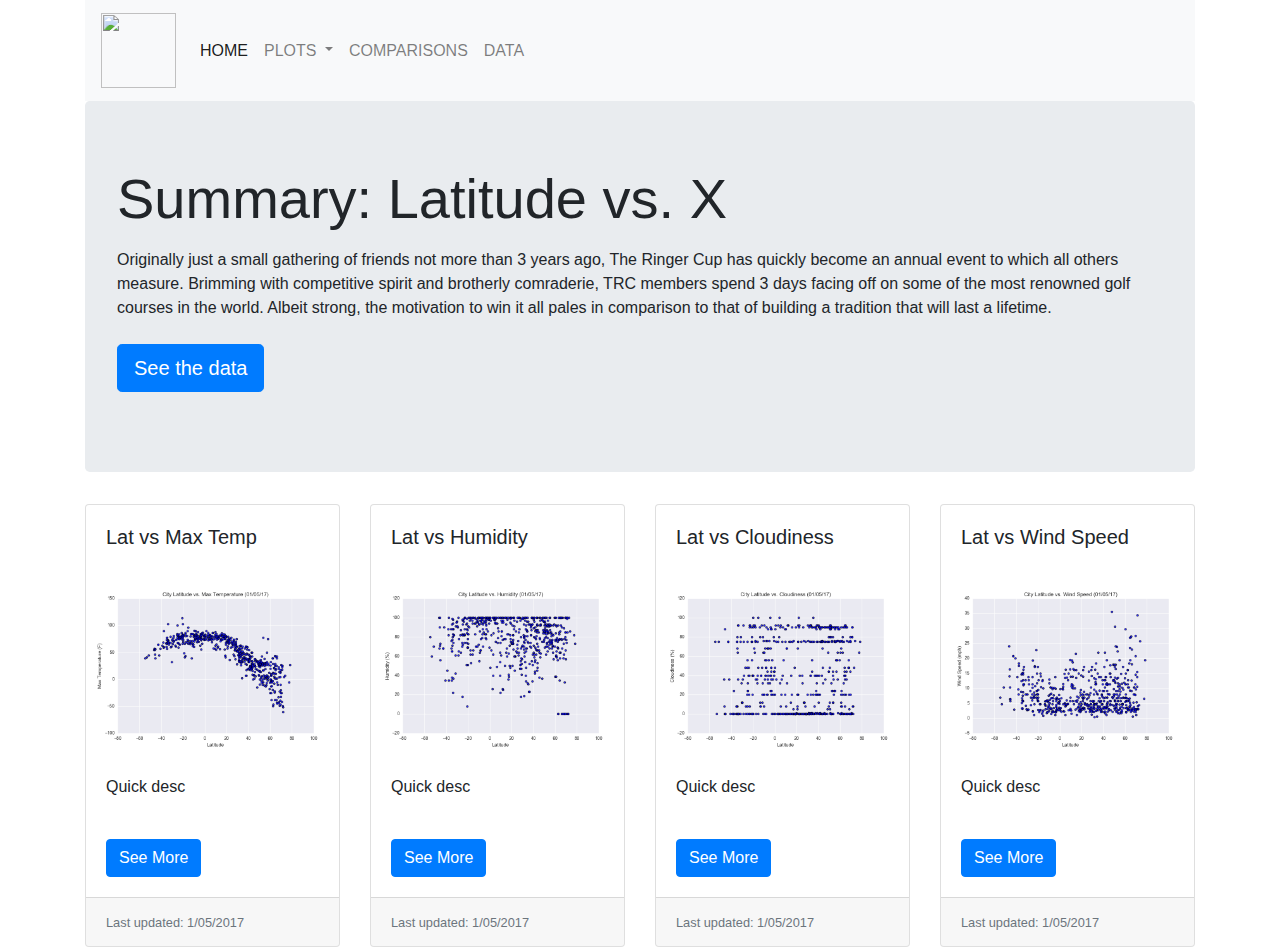
==== WebVisualizations/index.html @ 978c5544 "progress update: most pages complete.  links need checking" ====
<!doctype html>
<html lang="en">
  <head>
    <!-- Required meta tags -->
    <meta charset="utf-8">
    <meta name="viewport" content="width=device-width, initial-scale=1, shrink-to-fit=no">
    <!-- Bootstrap CSS -->
    <link rel="stylesheet" href="https://stackpath.bootstrapcdn.com/bootstrap/4.4.1/css/bootstrap.min.css" integrity="sha384-Vkoo8x4CGsO3+Hhxv8T/Q5PaXtkKtu6ug5TOeNV6gBiFeWPGFN9MuhOf23Q9Ifjh" crossorigin="anonymous">
    <title>LATITUDE</title>
  </head>

  <body>

    <div class="container">
      <nav class="navbar navbar-expand-lg navbar-light bg-light">
        <a class="navbar-brand" href="#">
          <img src="TRC.JPG" width="75" height="75" alt="">
        </a>
        <button class="navbar-toggler" type="button" data-toggle="collapse" data-target="#navbarSupportedContent" aria-controls="navbarSupportedContent" aria-expanded="false" aria-label="Toggle navigation">
          <span class="navbar-toggler-icon"></span>
        </button>
      
        <div class="collapse navbar-collapse" id="navbarSupportedContent">
          <ul class="navbar-nav mr-auto">
            <li class="nav-item">
              <a class="nav-link active" href="index.html" tabindex="-1" aria-disabled="true">HOME</a>
            </li>
            <li class="nav-item dropdown">
              <a class="nav-link dropdown-toggle" href="pages/temp.html" id="navbarDropdown" role="button" data-toggle="dropdown" aria-haspopup="true" aria-expanded="false">
                PLOTS
              </a>
              <div class="dropdown-menu" aria-labelledby="navbarDropdown">
                <a class="dropdown-item" href="pages/temp.html">Lat vs. Max Temp</a>
                <a class="dropdown-item" href="pages/humidity.html">Lat vs. Humidity</a>
                <a class="dropdown-item" href="pages/cloudiness.html">Lat vs. Cloudiness</a>
                <a class="dropdown-item" href="pages/wind.html">Lat vs. Wind Speed</a>
              </div>
            </li>
            <li class="nav-item">
              <a class="nav-link" href="pages/comparisons.html" tabindex="-1" aria-disabled="true">COMPARISONS</a>
            </li>
            <li class="nav-item">
                <a class="nav-link" href="pages/data.html" tabindex="-1" aria-disabled="true">DATA</a>
              </li>
          </ul>
        </div>
      </nav>

      <div class="jumbotron">
        <h2 class="display-4">Summary: Latitude vs. X</h2>
        <p class="lead"></p>Originally just a small gathering of friends not more than 3 years ago, The Ringer Cup has quickly become an annual event to which all others measure.  Brimming with competitive spirit and brotherly comraderie, TRC members spend 3 days facing off on some of the most renowned golf courses in the world.  Albeit strong, the motivation to win it all pales in comparison to that of building a tradition that will last a lifetime.
        <br>
        <br>
        <p class="lead">
          <a class="btn btn-primary btn-lg" href="pages/data.html" role="button">See the data</a>
        </p>
      </div>

      <div class="card-deck">
        <div class="card">
            <div class="card-body">
                <h5 class="card-title">Lat vs Max Temp</h5>
            </div>
          <img src="assets/img/Fig1.png" class="card-img-top" alt="...">
          <div class="card-body">
            <p class="card-text">Quick desc</p>
          </div>
          <div class="card-body">
            <a href="pages/temp.html" class="btn btn-primary">See More</a>
          </div>
          <div class="card-footer">
            <small class="text-muted">Last updated: 1/05/2017</small>
          </div>
        </div>
        <div class="card">
            <div class="card-body">
                <h5 class="card-title">Lat vs Humidity</h5>
            </div>
          <img src="assets/img/Fig2.png" class="card-img-top" alt="...">
          <div class="card-body">
            <p class="card-text">Quick desc</p>
          </div>
          <div class="card-body">
            <a href="pages/humidity.html" class="btn btn-primary">See More</a>
          </div>
          <div class="card-footer">
            <small class="text-muted">Last updated: 1/05/2017</small>
          </div>
        </div>
        <div class="card">
            <div class="card-body">
                <h5 class="card-title">Lat vs Cloudiness</h5>
            </div>
          <img src="assets/img/Fig3.png" class="card-img-top" alt="...">
          <div class="card-body">
            <p class="card-text">Quick desc</p>
          </div>
          <div class="card-body">
            <a href="pages/cloudiness.html" class="btn btn-primary">See More</a>
          </div>
          <div class="card-footer">
            <small class="text-muted">Last updated: 1/05/2017</small>
          </div>
        </div>
        <div class="card">
            <div class="card-body">
                <h5 class="card-title">Lat vs Wind Speed</h5>
            </div>
          <img src="assets/img/Fig4.png" class="card-img-top" alt="...">
          <div class="card-body">
            <p class="card-text">Quick desc</p>
          </div>
          <div class="card-body">
            <a href="pages/wind.html" class="btn btn-primary">See More</a>
          </div>
          <div class="card-footer">
            <small class="text-muted">Last updated: 1/05/2017</small>
          </div>
        </div>

      </div>

    </div>

    <script src="https://code.jquery.com/jquery-3.4.1.slim.min.js" integrity="sha384-J6qa4849blE2+poT4WnyKhv5vZF5SrPo0iEjwBvKU7imGFAV0wwj1yYfoRSJoZ+n" crossorigin="anonymous"></script>
    <script src="https://cdn.jsdelivr.net/npm/popper.js@1.16.0/dist/umd/popper.min.js" integrity="sha384-Q6E9RHvbIyZFJoft+2mJbHaEWldlvI9IOYy5n3zV9zzTtmI3UksdQRVvoxMfooAo" crossorigin="anonymous"></script>
    <script src="https://stackpath.bootstrapcdn.com/bootstrap/4.4.1/js/bootstrap.min.js" integrity="sha384-wfSDF2E50Y2D1uUdj0O3uMBJnjuUD4Ih7YwaYd1iqfktj0Uod8GCExl3Og8ifwB6" crossorigin="anonymous"></script>
  </body>
</html>
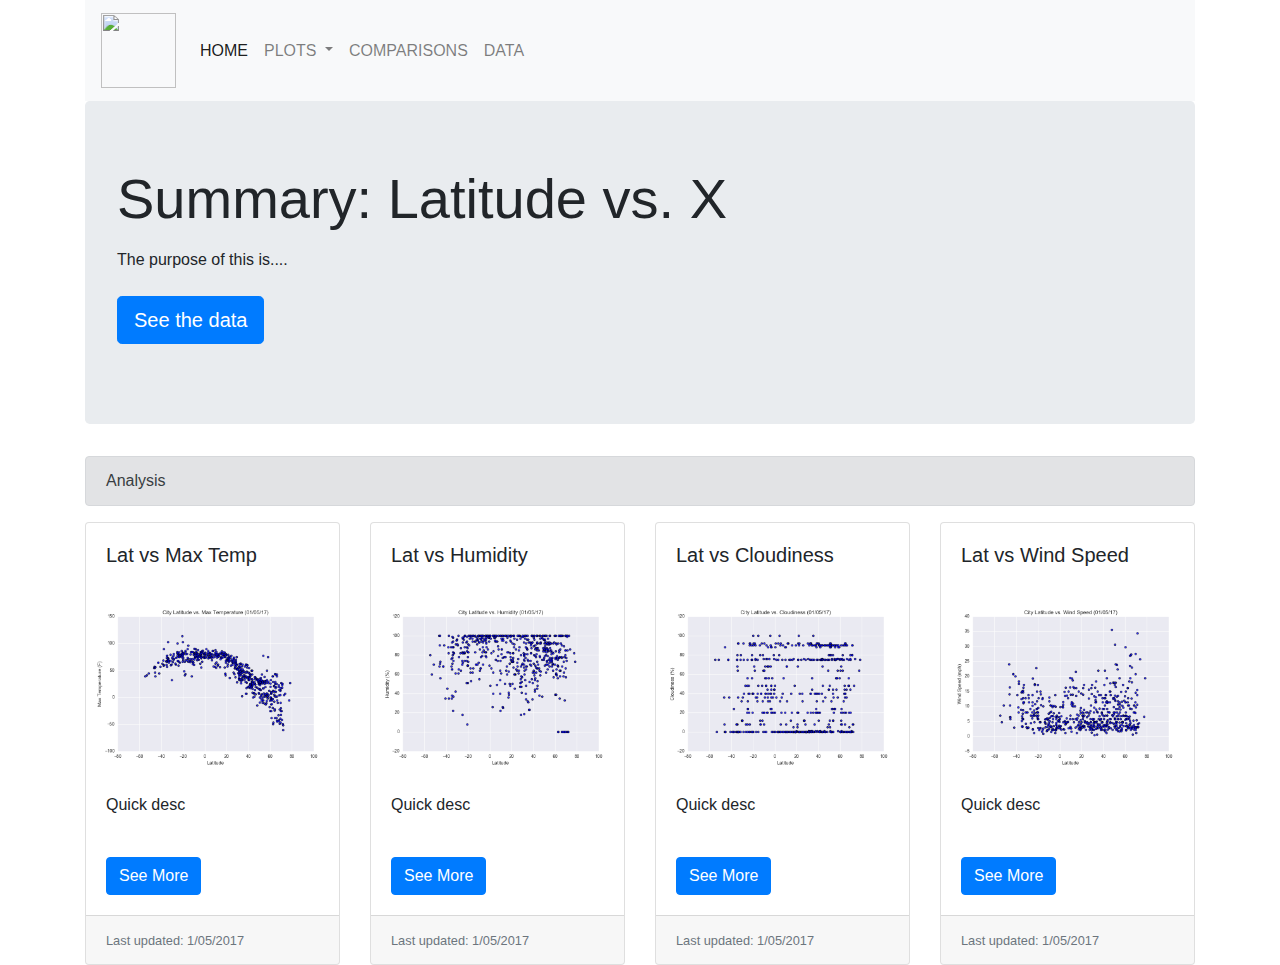
==== commit 6cfa7d13: "fixing broken links" ====
--- a/WebVisualizations/index.html
+++ b/WebVisualizations/index.html
@@ -48,12 +48,16 @@
 
       <div class="jumbotron">
         <h2 class="display-4">Summary: Latitude vs. X</h2>
-        <p class="lead"></p>Originally just a small gathering of friends not more than 3 years ago, The Ringer Cup has quickly become an annual event to which all others measure.  Brimming with competitive spirit and brotherly comraderie, TRC members spend 3 days facing off on some of the most renowned golf courses in the world.  Albeit strong, the motivation to win it all pales in comparison to that of building a tradition that will last a lifetime.
+        <p class="lead"></p>The purpose of this is....
         <br>
         <br>
         <p class="lead">
           <a class="btn btn-primary btn-lg" href="pages/data.html" role="button">See the data</a>
         </p>
+      </div>
+
+      <div class="alert alert-secondary" role="alert">
+        Analysis
       </div>
 
       <div class="card-deck">
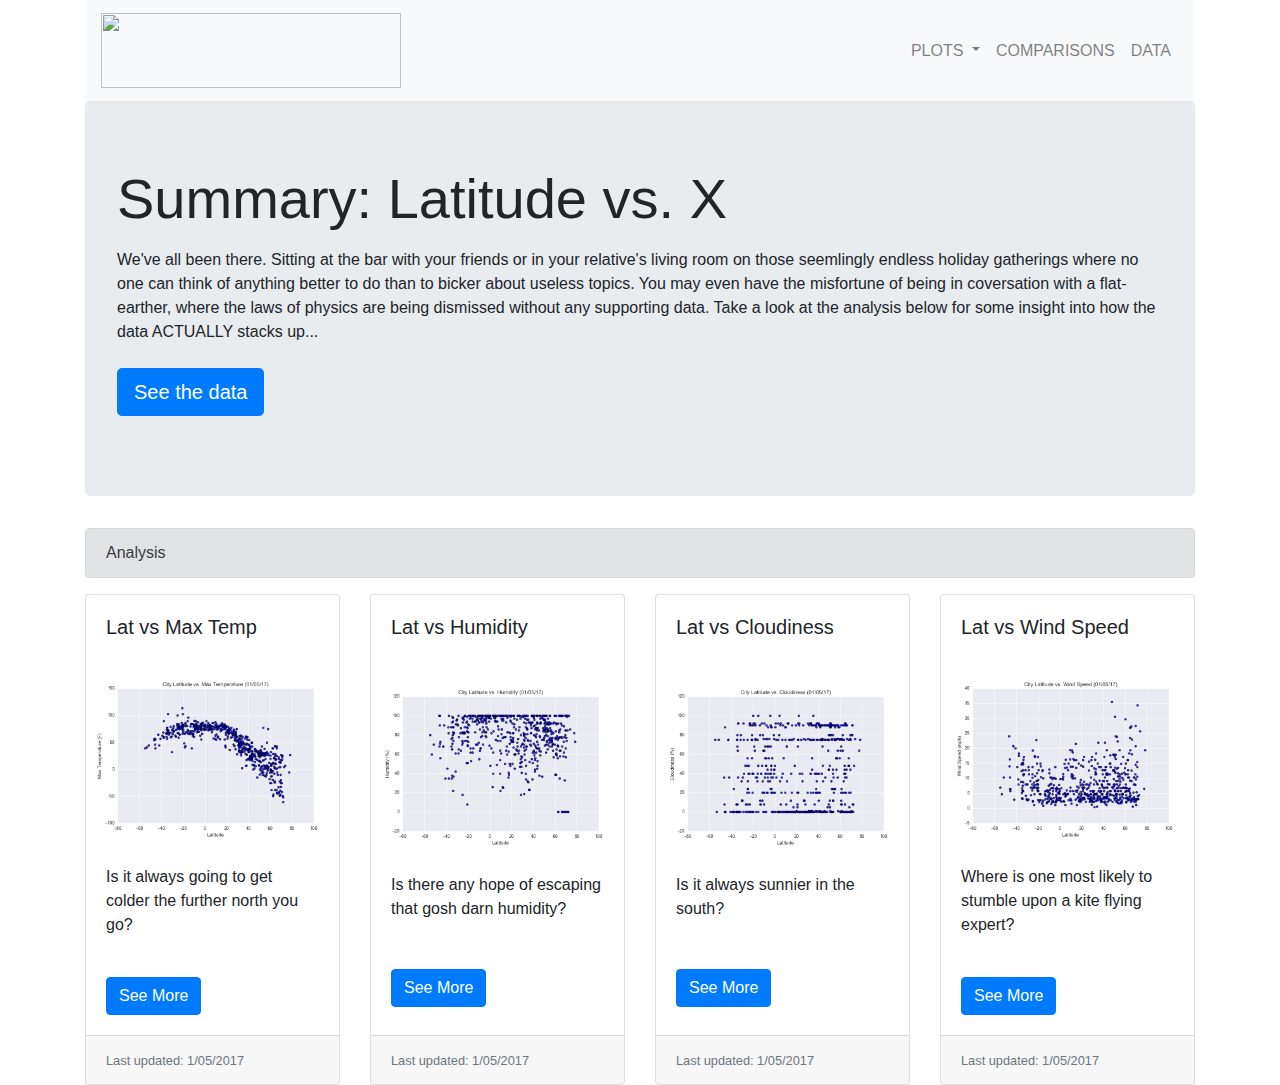
==== commit 6261d54d: "finishing touches" ====
--- a/WebVisualizations/index.html
+++ b/WebVisualizations/index.html
@@ -6,25 +6,22 @@
     <meta name="viewport" content="width=device-width, initial-scale=1, shrink-to-fit=no">
     <!-- Bootstrap CSS -->
     <link rel="stylesheet" href="https://stackpath.bootstrapcdn.com/bootstrap/4.4.1/css/bootstrap.min.css" integrity="sha384-Vkoo8x4CGsO3+Hhxv8T/Q5PaXtkKtu6ug5TOeNV6gBiFeWPGFN9MuhOf23Q9Ifjh" crossorigin="anonymous">
-    <title>LATITUDE</title>
+    <title>HOME</title>
   </head>
 
   <body>
 
     <div class="container">
       <nav class="navbar navbar-expand-lg navbar-light bg-light">
-        <a class="navbar-brand" href="#">
-          <img src="TRC.JPG" width="75" height="75" alt="">
+        <a class="navbar-brand" href="index.html">
+          <img src="/assets/img/logo2.PNG" width="300" height="75" alt="">
         </a>
         <button class="navbar-toggler" type="button" data-toggle="collapse" data-target="#navbarSupportedContent" aria-controls="navbarSupportedContent" aria-expanded="false" aria-label="Toggle navigation">
           <span class="navbar-toggler-icon"></span>
         </button>
       
         <div class="collapse navbar-collapse" id="navbarSupportedContent">
-          <ul class="navbar-nav mr-auto">
-            <li class="nav-item">
-              <a class="nav-link active" href="index.html" tabindex="-1" aria-disabled="true">HOME</a>
-            </li>
+          <ul class="navbar-nav ml-auto">
             <li class="nav-item dropdown">
               <a class="nav-link dropdown-toggle" href="pages/temp.html" id="navbarDropdown" role="button" data-toggle="dropdown" aria-haspopup="true" aria-expanded="false">
                 PLOTS
@@ -48,7 +45,7 @@
 
       <div class="jumbotron">
         <h2 class="display-4">Summary: Latitude vs. X</h2>
-        <p class="lead"></p>The purpose of this is....
+        <p class="lead"></p>We've all been there.  Sitting at the bar with your friends or in your relative's living room on those seemlingly endless holiday gatherings where no one can think of anything better to do than to bicker about useless topics.  You may even have the misfortune of being in coversation with a flat-earther, where the laws of physics are being dismissed without any supporting data.  Take a look at the analysis below for some insight into how the data ACTUALLY stacks up...
         <br>
         <br>
         <p class="lead">
@@ -67,7 +64,7 @@
             </div>
           <img src="assets/img/Fig1.png" class="card-img-top" alt="...">
           <div class="card-body">
-            <p class="card-text">Quick desc</p>
+            <p class="card-text">Is it always going to get colder the further north you go?</p>
           </div>
           <div class="card-body">
             <a href="pages/temp.html" class="btn btn-primary">See More</a>
@@ -82,7 +79,7 @@
             </div>
           <img src="assets/img/Fig2.png" class="card-img-top" alt="...">
           <div class="card-body">
-            <p class="card-text">Quick desc</p>
+            <p class="card-text">Is there any hope of escaping that gosh darn humidity?</p>
           </div>
           <div class="card-body">
             <a href="pages/humidity.html" class="btn btn-primary">See More</a>
@@ -97,7 +94,7 @@
             </div>
           <img src="assets/img/Fig3.png" class="card-img-top" alt="...">
           <div class="card-body">
-            <p class="card-text">Quick desc</p>
+            <p class="card-text">Is it always sunnier in the south?</p>
           </div>
           <div class="card-body">
             <a href="pages/cloudiness.html" class="btn btn-primary">See More</a>
@@ -112,7 +109,7 @@
             </div>
           <img src="assets/img/Fig4.png" class="card-img-top" alt="...">
           <div class="card-body">
-            <p class="card-text">Quick desc</p>
+            <p class="card-text">Where is one most likely to stumble upon a kite flying expert?</p>
           </div>
           <div class="card-body">
             <a href="pages/wind.html" class="btn btn-primary">See More</a>
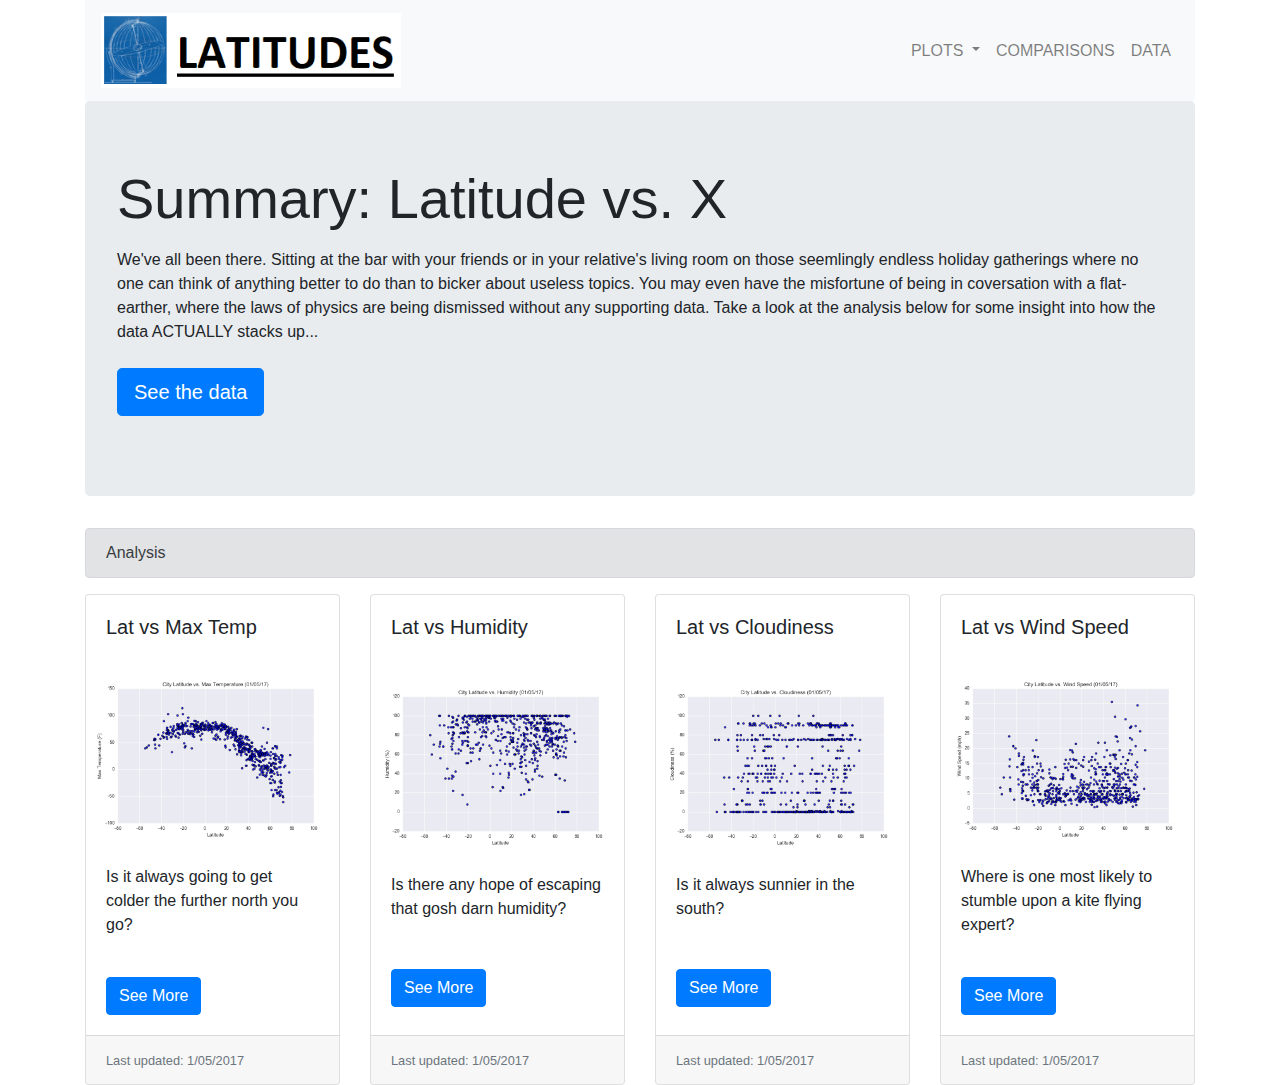
==== commit f84b6f90: "patching broken link on home page logo" ====
--- a/WebVisualizations/index.html
+++ b/WebVisualizations/index.html
@@ -14,7 +14,7 @@
     <div class="container">
       <nav class="navbar navbar-expand-lg navbar-light bg-light">
         <a class="navbar-brand" href="index.html">
-          <img src="/assets/img/logo2.PNG" width="300" height="75" alt="">
+          <img src="assets/img/logo2.PNG" width="300" height="75" alt="">
         </a>
         <button class="navbar-toggler" type="button" data-toggle="collapse" data-target="#navbarSupportedContent" aria-controls="navbarSupportedContent" aria-expanded="false" aria-label="Toggle navigation">
           <span class="navbar-toggler-icon"></span>
